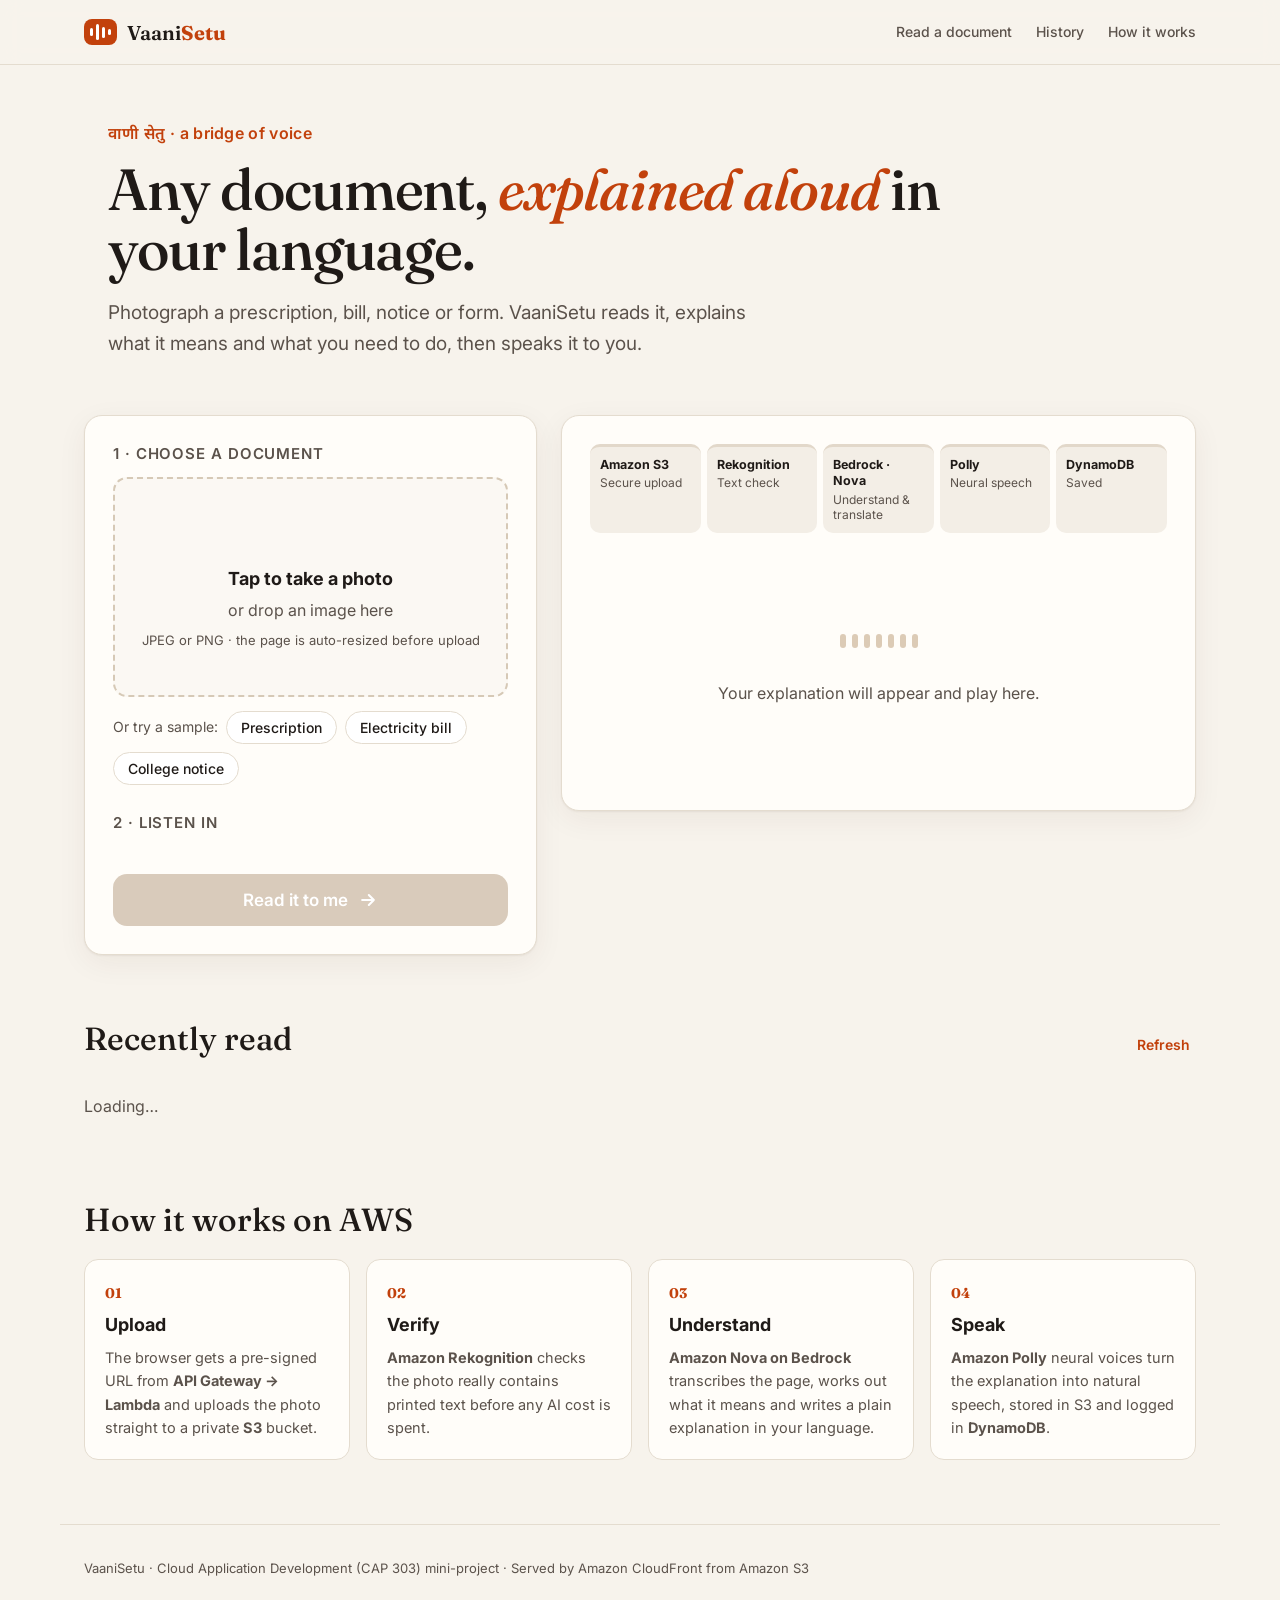
==== frontend/index.html @ 171e4780 "Add web frontend with pipeline tracker, results and history Co-Authored-By: Claude Opus 5.5 <noreply" ====
<!DOCTYPE html>
<html lang="en">
<head>
  <meta charset="UTF-8">
  <meta name="viewport" content="width=device-width, initial-scale=1">
  <title>VaaniSetu | AI Document Reader</title>
  <meta name="description" content="Photograph any document and hear it explained in your language.">
  <link rel="preconnect" href="https://fonts.googleapis.com">
  <link rel="preconnect" href="https://fonts.gstatic.com" crossorigin>
  <link href="https://fonts.googleapis.com/css2?family=Fraunces:opsz,wght@9..144,500;9..144,700&family=Inter:wght@400;500;600&family=Noto+Sans+Devanagari:wght@400;600&display=swap" rel="stylesheet">
  <link rel="stylesheet" href="styles.css">
  <link rel="icon" href="data:image/svg+xml,<svg xmlns='http://www.w3.org/2000/svg' viewBox='0 0 32 32'><rect width='32' height='32' rx='8' fill='%23c2410c'/><path d='M9 12v8M13 9v14M17 12v8M21 14v4' stroke='white' stroke-width='2.5' stroke-linecap='round'/></svg>">
</head>
<body>
  <a class="skip" href="#main">Skip to content</a>
  <header class="topbar">
    <div class="wrap topbar-inner">
      <a class="brand" href="#" aria-label="VaaniSetu home">
        <span class="brand-mark" aria-hidden="true"><i></i><i></i><i></i><i></i></span>
        <span>Vaani<b>Setu</b></span>
      </a>
      <nav aria-label="Primary">
        <a href="#read">Read a document</a>
        <a href="#history">History</a>
        <a href="#how">How it works</a>
      </nav>
    </div>
  </header>

  <main id="main">
    <section class="hero wrap">
      <p class="eyebrow">वाणी सेतु · a bridge of voice</p>
      <h1>Any document, <em>explained aloud</em> in your language.</h1>
      <p class="lede">Photograph a prescription, bill, notice or form. VaaniSetu reads it, explains what it means and what you need to do, then speaks it to you.</p>
    </section>

    <section id="read" class="wrap reader" aria-labelledby="read-h">
      <div class="panel input-panel">
        <h2 id="read-h">1 · Choose a document</h2>
        <label class="drop" id="drop">
          <input type="file" id="file" accept="image/jpeg,image/png" capture="environment">
          <img id="preview" alt="" hidden>
          <span class="drop-text" id="dropText">
            <strong>Tap to take a photo</strong> or drop an image here
            <small>JPEG or PNG · the page is auto-resized before upload</small>
          </span>
        </label>
        <div class="samples">
          <span>Or try a sample:</span>
          <button type="button" data-sample="samples/prescription.jpg">Prescription</button>
          <button type="button" data-sample="samples/electricity-bill.jpg">Electricity bill</button>
          <button type="button" data-sample="samples/exam-notice.jpg">College notice</button>
        </div>

        <h2>2 · Listen in</h2>
        <div class="langs" role="radiogroup" aria-label="Output language" id="langs"></div>

        <button class="go" id="go" disabled>
          <span>Read it to me</span>
          <svg viewBox="0 0 24 24" aria-hidden="true"><path d="M5 12h14M13 6l6 6-6 6"/></svg>
        </button>
        <p class="error" id="error" role="alert" hidden></p>
      </div>

      <div class="panel output-panel" aria-live="polite">
        <ol class="pipeline" id="pipeline">
          <li data-step="upload"><b>Amazon S3</b><span>Secure upload</span></li>
          <li data-step="rekognition"><b>Rekognition</b><span>Text check</span></li>
          <li data-step="bedrock"><b>Bedrock · Nova</b><span>Understand &amp; translate</span></li>
          <li data-step="polly"><b>Polly</b><span>Neural speech</span></li>
          <li data-step="dynamo"><b>DynamoDB</b><span>Saved</span></li>
        </ol>

        <div class="empty" id="empty">
          <div class="wave" aria-hidden="true"><i></i><i></i><i></i><i></i><i></i><i></i><i></i></div>
          <p>Your explanation will appear and play here.</p>
        </div>

        <article class="result" id="result" hidden>
          <div class="result-head">
            <span class="badge" id="rType"></span>
            <span class="meta" id="rMeta"></span>
          </div>
          <h3 id="rTitle"></h3>
          <audio id="rAudio" controls preload="auto"></audio>
          <p class="summary" id="rSummary"></p>
          <div class="cols">
            <div><h4>Key points</h4><ul id="rPoints"></ul></div>
            <div id="rActionsWrap"><h4>What you need to do</h4><ul class="actions" id="rActions"></ul></div>
          </div>
          <details>
            <summary>Original text read from the photo</summary>
            <pre id="rText"></pre>
          </details>
          <div class="timings" id="rTimings"></div>
        </article>
      </div>
    </section>

    <section id="history" class="wrap history" aria-labelledby="hist-h">
      <div class="section-head">
        <h2 id="hist-h">Recently read</h2>
        <button type="button" class="link" id="refresh">Refresh</button>
      </div>
      <div class="grid" id="historyGrid"><p class="muted">Loading…</p></div>
    </section>

    <section id="how" class="wrap how" aria-labelledby="how-h">
      <h2 id="how-h">How it works on AWS</h2>
      <div class="steps">
        <div><span>01</span><h3>Upload</h3><p>The browser gets a pre-signed URL from <b>API Gateway → Lambda</b> and uploads the photo straight to a private <b>S3</b> bucket.</p></div>
        <div><span>02</span><h3>Verify</h3><p><b>Amazon Rekognition</b> checks the photo really contains printed text before any AI cost is spent.</p></div>
        <div><span>03</span><h3>Understand</h3><p><b>Amazon Nova on Bedrock</b> transcribes the page, works out what it means and writes a plain explanation in your language.</p></div>
        <div><span>04</span><h3>Speak</h3><p><b>Amazon Polly</b> neural voices turn the explanation into natural speech, stored in S3 and logged in <b>DynamoDB</b>.</p></div>
      </div>
    </section>
  </main>

  <footer class="wrap footer">
    <p>VaaniSetu · Cloud Application Development (CAP 303) mini-project · Served by Amazon CloudFront from Amazon S3</p>
  </footer>

  <script src="config.js"></script>
  <script src="app.js"></script>
</body>
</html>
---- frontend/styles.css ----
:root {
  --paper: #f7f3ec;
  --card: #fffdf9;
  --ink: #1f1a17;
  --ink-2: #5b524b;
  --line: #e4dccf;
  --accent: #c2410c;
  --accent-soft: #fbe6d9;
  --teal: #0f766e;
  --teal-soft: #d8efec;
  --radius: 18px;
  --shadow: 0 1px 2px rgba(60, 40, 20, .06), 0 8px 30px rgba(60, 40, 20, .06);
}
* { box-sizing: border-box; }
html { scroll-behavior: smooth; }
body {
  margin: 0; background: var(--paper); color: var(--ink);
  font: 16px/1.6 Inter, "Noto Sans Devanagari", system-ui, sans-serif;
  -webkit-font-smoothing: antialiased;
}
.wrap { max-width: 1160px; margin: 0 auto; padding: 0 24px; }
.skip { position: absolute; left: -999px; }
.skip:focus { left: 16px; top: 16px; background: var(--ink); color: #fff; padding: 8px 12px; border-radius: 8px; z-index: 9; }
:focus-visible { outline: 3px solid var(--accent); outline-offset: 2px; }

/* top bar */
.topbar { position: sticky; top: 0; z-index: 5; background: rgba(247, 243, 236, .88); backdrop-filter: blur(10px); border-bottom: 1px solid var(--line); }
.topbar-inner { display: flex; align-items: center; justify-content: space-between; height: 64px; }
.brand { display: flex; gap: 10px; align-items: center; font: 600 20px Fraunces, serif; color: var(--ink); text-decoration: none; }
.brand b { color: var(--accent); font-weight: 700; }
.brand-mark { display: flex; gap: 3px; align-items: center; height: 26px; padding: 0 6px; background: var(--accent); border-radius: 8px; }
.brand-mark i { width: 3px; background: #fff; border-radius: 2px; }
.brand-mark i:nth-child(1) { height: 8px } .brand-mark i:nth-child(2) { height: 16px }
.brand-mark i:nth-child(3) { height: 11px } .brand-mark i:nth-child(4) { height: 6px }
nav { display: flex; gap: 24px; }
nav a { color: var(--ink-2); text-decoration: none; font-size: 14px; font-weight: 500; }
nav a:hover { color: var(--accent); }

/* hero */
.hero { padding-top: 56px; padding-bottom: 28px; max-width: 900px; margin-left: max(24px, calc((100vw - 1160px) / 2 + 24px)); }
.eyebrow { color: var(--accent); font-weight: 600; letter-spacing: .02em; margin: 0 0 12px; }
h1 { font: 500 clamp(34px, 5vw, 58px)/1.05 Fraunces, serif; letter-spacing: -.02em; margin: 0 0 18px; }
h1 em { font-style: italic; color: var(--accent); }
.lede { font-size: 19px; color: var(--ink-2); max-width: 640px; margin: 0; }

/* reader */
.reader { display: grid; grid-template-columns: 5fr 7fr; gap: 24px; padding-top: 28px; padding-bottom: 64px; align-items: start; }
.panel { background: var(--card); border: 1px solid var(--line); border-radius: var(--radius); box-shadow: var(--shadow); padding: 28px; }
.panel h2 { font: 600 15px Inter, sans-serif; text-transform: uppercase; letter-spacing: .06em; color: var(--ink-2); margin: 0 0 14px; }
.panel h2:not(:first-child) { margin-top: 28px; }
.drop { position: relative; display: grid; place-items: center; min-height: 220px; border: 2px dashed #d6c9b6; border-radius: 14px; background: #fbf8f3; cursor: pointer; overflow: hidden; transition: border-color .2s, background .2s; }
.drop:hover, .drop.drag { border-color: var(--accent); background: var(--accent-soft); }
.drop input { position: absolute; inset: 0; opacity: 0; cursor: pointer; }
.drop img { width: 100%; max-height: 320px; object-fit: contain; display: block; background: #eee6da; }
.drop-text { text-align: center; padding: 24px; color: var(--ink-2); }
.drop-text strong { display: block; color: var(--ink); font-size: 18px; margin-bottom: 4px; }
.drop-text small { display: block; margin-top: 6px; font-size: 13px; }
.samples { display: flex; flex-wrap: wrap; gap: 8px; align-items: center; margin-top: 14px; font-size: 14px; color: var(--ink-2); }
.samples button, .langs button { font: 500 14px Inter, "Noto Sans Devanagari", sans-serif; border: 1px solid var(--line); background: #fff; color: var(--ink); border-radius: 999px; padding: 7px 14px; cursor: pointer; transition: all .15s; }
.samples button:hover { border-color: var(--accent); color: var(--accent); }
.langs { display: flex; flex-wrap: wrap; gap: 8px; }
.langs button[aria-checked="true"] { background: var(--ink); color: #fff; border-color: var(--ink); }
.langs button small { opacity: .6; margin-left: 4px; }
.go { margin-top: 28px; width: 100%; display: flex; justify-content: center; align-items: center; gap: 10px; background: var(--accent); color: #fff; border: 0; border-radius: 14px; padding: 16px; font: 600 17px Inter, sans-serif; cursor: pointer; transition: transform .1s, background .2s; }
.go svg { width: 20px; height: 20px; fill: none; stroke: currentColor; stroke-width: 2.5; stroke-linecap: round; stroke-linejoin: round; }
.go:hover:not(:disabled) { background: #9a3412; }
.go:active:not(:disabled) { transform: scale(.99); }
.go:disabled { background: #d9cbbb; cursor: not-allowed; }
.error { margin: 14px 0 0; padding: 12px 14px; background: #fde8e8; color: #9b1c1c; border-radius: 10px; font-size: 14px; }

/* pipeline */
.pipeline { list-style: none; margin: 0 0 24px; padding: 0; display: grid; grid-template-columns: repeat(5, 1fr); gap: 6px; counter-reset: s; }
.pipeline li { position: relative; padding: 10px 10px 10px; border-radius: 10px; background: #f3eee6; font-size: 12px; line-height: 1.3; color: var(--ink-2); border-top: 3px solid #e2d8ca; transition: all .3s; }
.pipeline b { display: block; color: var(--ink); font-size: 12.5px; margin-bottom: 2px; }
.pipeline li.active { background: var(--accent-soft); border-top-color: var(--accent); }
.pipeline li.active b::after { content: ""; display: inline-block; width: 6px; height: 6px; margin-left: 6px; border-radius: 50%; background: var(--accent); animation: pulse 1s infinite; vertical-align: middle; }
.pipeline li.done { background: var(--teal-soft); border-top-color: var(--teal); }
.pipeline li.done b::after { content: " ✓"; color: var(--teal); }
@keyframes pulse { 50% { opacity: .2 } }

.empty { text-align: center; padding: 60px 20px; color: var(--ink-2); }
.wave { display: flex; justify-content: center; gap: 6px; height: 48px; align-items: center; margin-bottom: 12px; }
.wave i { width: 6px; border-radius: 3px; background: #dccbb6; height: 30%; animation: wave 1.4s ease-in-out infinite; }
.wave i:nth-child(2) { animation-delay: .1s } .wave i:nth-child(3) { animation-delay: .2s } .wave i:nth-child(4) { animation-delay: .3s }
.wave i:nth-child(5) { animation-delay: .4s } .wave i:nth-child(6) { animation-delay: .5s } .wave i:nth-child(7) { animation-delay: .6s }
@keyframes wave { 50% { height: 100%; background: var(--accent) } }
.empty.busy .wave i { animation-duration: .7s; }

.result-head { display: flex; justify-content: space-between; align-items: center; gap: 12px; flex-wrap: wrap; }
.badge { background: var(--teal-soft); color: var(--teal); font-weight: 600; font-size: 13px; padding: 4px 12px; border-radius: 999px; }
.meta { font-size: 13px; color: var(--ink-2); }
.result h3 { font: 600 28px/1.2 Fraunces, serif; margin: 14px 0 16px; }
.result audio { width: 100%; margin-bottom: 18px; }
.summary { font-size: 18px; line-height: 1.7; margin: 0 0 22px; padding: 18px 20px; background: #fbf6ee; border-left: 4px solid var(--accent); border-radius: 0 12px 12px 0; }
.cols { display: grid; grid-template-columns: 1fr 1fr; gap: 20px; }
.cols h4 { margin: 0 0 8px; font-size: 13px; text-transform: uppercase; letter-spacing: .06em; color: var(--ink-2); }
.cols ul { margin: 0; padding-left: 18px; }
.cols li { margin-bottom: 6px; }
.actions li::marker { content: "→ "; color: var(--accent); }
details { margin-top: 20px; border-top: 1px solid var(--line); padding-top: 14px; }
summary { cursor: pointer; font-weight: 500; color: var(--ink-2); }
pre { white-space: pre-wrap; font: 13.5px/1.6 ui-monospace, Consolas, monospace; background: #f5f0e8; padding: 14px; border-radius: 10px; max-height: 280px; overflow: auto; }
.timings { display: flex; flex-wrap: wrap; gap: 8px; margin-top: 16px; }
.timings span { font-size: 12px; background: #f1ebe2; padding: 4px 10px; border-radius: 6px; color: var(--ink-2); }

/* history */
.history, .how { padding-bottom: 64px; }
.section-head { display: flex; justify-content: space-between; align-items: baseline; }
.history h2, .how h2 { font: 500 32px Fraunces, serif; margin: 0 0 20px; }
.link { background: none; border: 0; color: var(--accent); font: 600 14px Inter, sans-serif; cursor: pointer; }
.grid { display: grid; grid-template-columns: repeat(auto-fill, minmax(250px, 1fr)); gap: 16px; }
.card { background: var(--card); border: 1px solid var(--line); border-radius: 14px; overflow: hidden; cursor: pointer; text-align: left; padding: 0; font: inherit; color: inherit; transition: transform .15s, box-shadow .15s; }
.card:hover { transform: translateY(-2px); box-shadow: var(--shadow); }
.card img { width: 100%; height: 140px; object-fit: cover; object-position: top; display: block; background: #eee6da; }
.card div { padding: 12px 14px 14px; }
.card b { display: block; font-size: 15px; margin-bottom: 4px; }
.card small { color: var(--ink-2); font-size: 12.5px; }
.muted { color: var(--ink-2); }

.steps { display: grid; grid-template-columns: repeat(4, 1fr); gap: 16px; }
.steps > div { background: var(--card); border: 1px solid var(--line); border-radius: 14px; padding: 20px; }
.steps span { font: 700 14px Fraunces, serif; color: var(--accent); }
.steps h3 { margin: 6px 0 6px; font-size: 18px; }
.steps p { margin: 0; font-size: 14.5px; color: var(--ink-2); }
.footer { border-top: 1px solid var(--line); padding-top: 20px; padding-bottom: 40px; font-size: 13px; color: var(--ink-2); }

@media (max-width: 900px) {
  .reader { grid-template-columns: 1fr; }
  .steps { grid-template-columns: 1fr 1fr; }
  nav { display: none; }
}
@media (max-width: 560px) {
  .wrap { padding: 0 16px; }
  .hero { margin-left: 16px; padding-top: 32px; }
  .panel { padding: 20px; }
  .pipeline { grid-template-columns: repeat(5, minmax(0, 1fr)); }
  .pipeline span { display: none; }
  .cols, .steps { grid-template-columns: 1fr; }
}
@media (prefers-reduced-motion: reduce) { * { animation: none !important; transition: none !important; } }
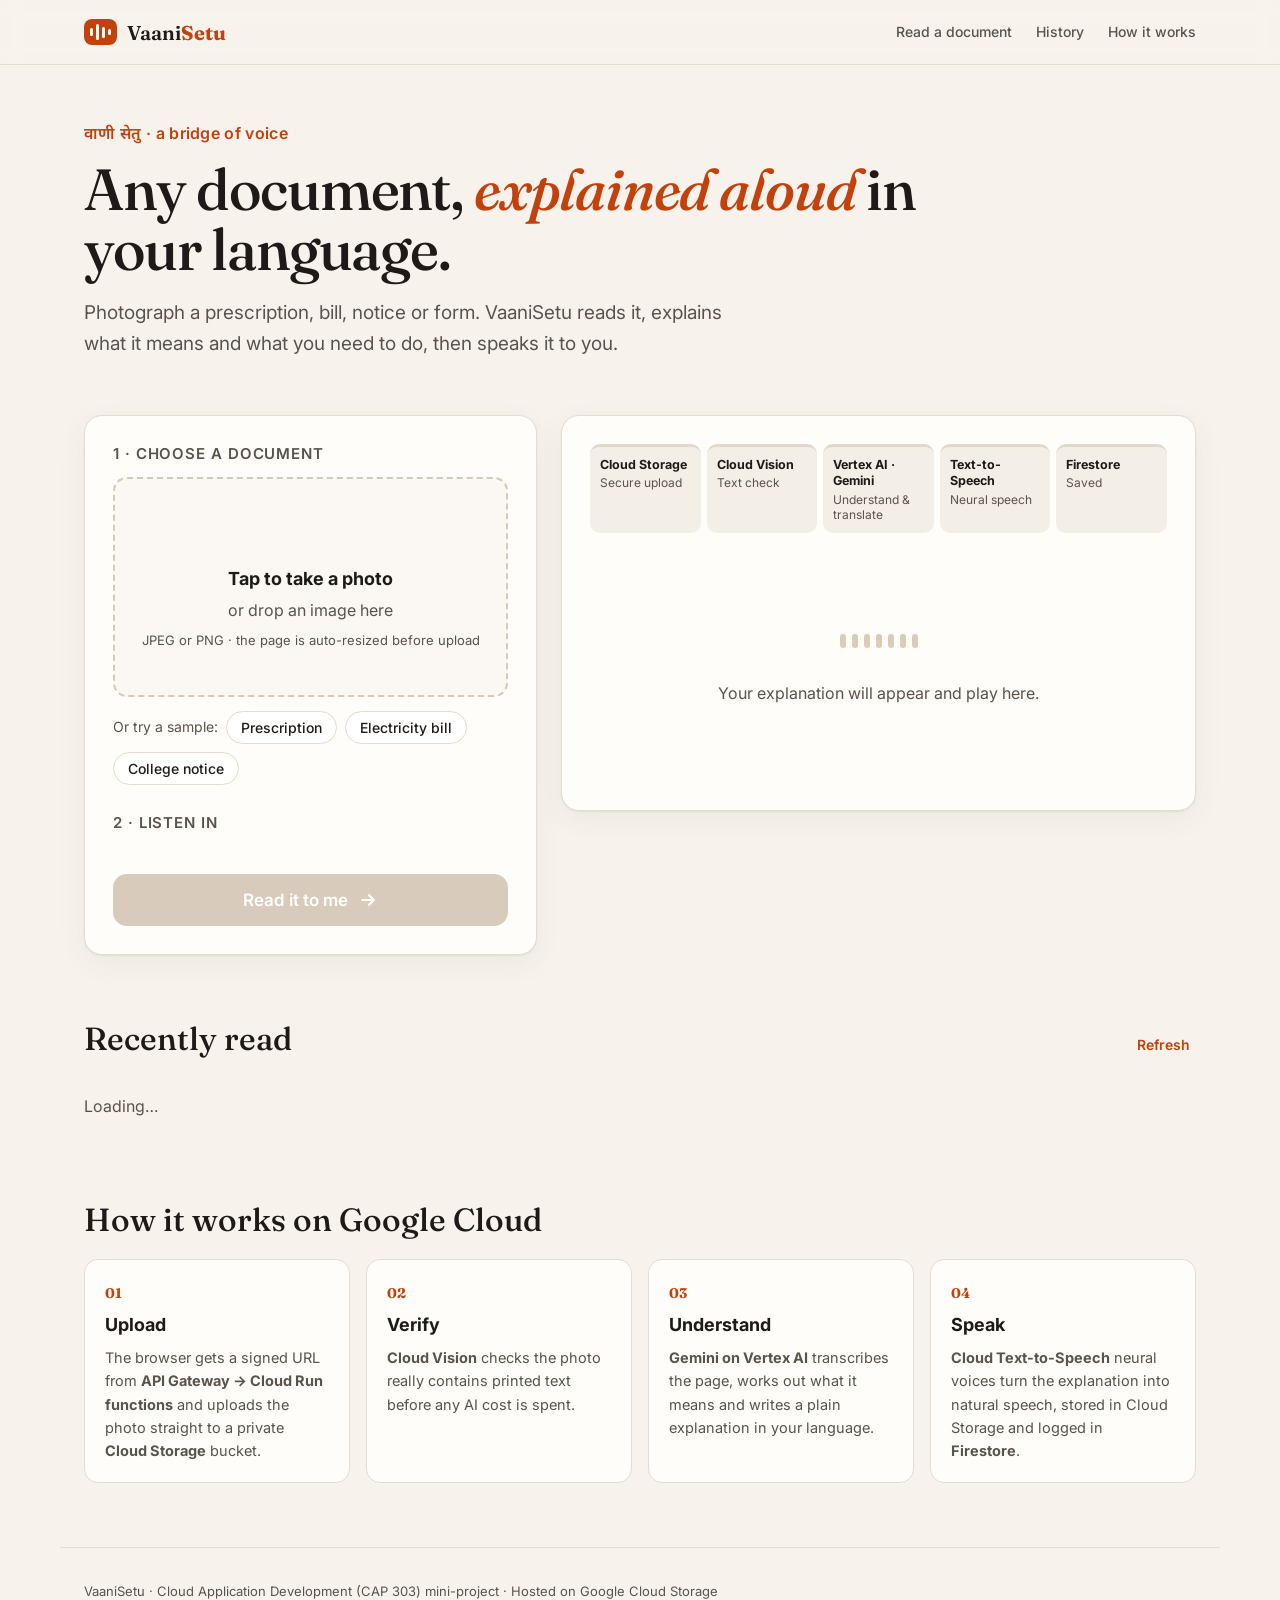
==== commit ba188488: "Point frontend labels and pipeline steps at Google Cloud services Co-Authored-By: Claude Opus 5.5 <n" ====
--- a/frontend/index.html
+++ b/frontend/index.html
@@ -64,11 +64,11 @@
 
       <div class="panel output-panel" aria-live="polite">
         <ol class="pipeline" id="pipeline">
-          <li data-step="upload"><b>Amazon S3</b><span>Secure upload</span></li>
-          <li data-step="rekognition"><b>Rekognition</b><span>Text check</span></li>
-          <li data-step="bedrock"><b>Bedrock · Nova</b><span>Understand &amp; translate</span></li>
-          <li data-step="polly"><b>Polly</b><span>Neural speech</span></li>
-          <li data-step="dynamo"><b>DynamoDB</b><span>Saved</span></li>
+          <li data-step="upload"><b>Cloud Storage</b><span>Secure upload</span></li>
+          <li data-step="vision"><b>Cloud Vision</b><span>Text check</span></li>
+          <li data-step="gemini"><b>Vertex AI · Gemini</b><span>Understand &amp; translate</span></li>
+          <li data-step="tts"><b>Text-to-Speech</b><span>Neural speech</span></li>
+          <li data-step="firestore"><b>Firestore</b><span>Saved</span></li>
         </ol>
 
         <div class="empty" id="empty">
@@ -106,18 +106,18 @@
     </section>
 
     <section id="how" class="wrap how" aria-labelledby="how-h">
-      <h2 id="how-h">How it works on AWS</h2>
+      <h2 id="how-h">How it works on Google Cloud</h2>
       <div class="steps">
-        <div><span>01</span><h3>Upload</h3><p>The browser gets a pre-signed URL from <b>API Gateway → Lambda</b> and uploads the photo straight to a private <b>S3</b> bucket.</p></div>
-        <div><span>02</span><h3>Verify</h3><p><b>Amazon Rekognition</b> checks the photo really contains printed text before any AI cost is spent.</p></div>
-        <div><span>03</span><h3>Understand</h3><p><b>Amazon Nova on Bedrock</b> transcribes the page, works out what it means and writes a plain explanation in your language.</p></div>
-        <div><span>04</span><h3>Speak</h3><p><b>Amazon Polly</b> neural voices turn the explanation into natural speech, stored in S3 and logged in <b>DynamoDB</b>.</p></div>
+        <div><span>01</span><h3>Upload</h3><p>The browser gets a signed URL from <b>API Gateway → Cloud Run functions</b> and uploads the photo straight to a private <b>Cloud Storage</b> bucket.</p></div>
+        <div><span>02</span><h3>Verify</h3><p><b>Cloud Vision</b> checks the photo really contains printed text before any AI cost is spent.</p></div>
+        <div><span>03</span><h3>Understand</h3><p><b>Gemini on Vertex AI</b> transcribes the page, works out what it means and writes a plain explanation in your language.</p></div>
+        <div><span>04</span><h3>Speak</h3><p><b>Cloud Text-to-Speech</b> neural voices turn the explanation into natural speech, stored in Cloud Storage and logged in <b>Firestore</b>.</p></div>
       </div>
     </section>
   </main>
 
   <footer class="wrap footer">
-    <p>VaaniSetu · Cloud Application Development (CAP 303) mini-project · Served by Amazon CloudFront from Amazon S3</p>
+    <p>VaaniSetu · Cloud Application Development (CAP 303) mini-project · Hosted on Google Cloud Storage</p>
   </footer>
 
   <script src="config.js"></script>
--- a/frontend/styles.css
+++ b/frontend/styles.css
@@ -37,7 +37,8 @@
 nav a:hover { color: var(--accent); }
 
 /* hero */
-.hero { padding-top: 56px; padding-bottom: 28px; max-width: 900px; margin-left: max(24px, calc((100vw - 1160px) / 2 + 24px)); }
+.hero { padding-top: 56px; padding-bottom: 28px; }
+.hero h1 { max-width: 900px; }
 .eyebrow { color: var(--accent); font-weight: 600; letter-spacing: .02em; margin: 0 0 12px; }
 h1 { font: 500 clamp(34px, 5vw, 58px)/1.05 Fraunces, serif; letter-spacing: -.02em; margin: 0 0 18px; }
 h1 em { font-style: italic; color: var(--accent); }
@@ -131,7 +132,7 @@
 }
 @media (max-width: 560px) {
   .wrap { padding: 0 16px; }
-  .hero { margin-left: 16px; padding-top: 32px; }
+  .hero { padding-top: 32px; }
   .panel { padding: 20px; }
   .pipeline { grid-template-columns: repeat(5, minmax(0, 1fr)); }
   .pipeline span { display: none; }
